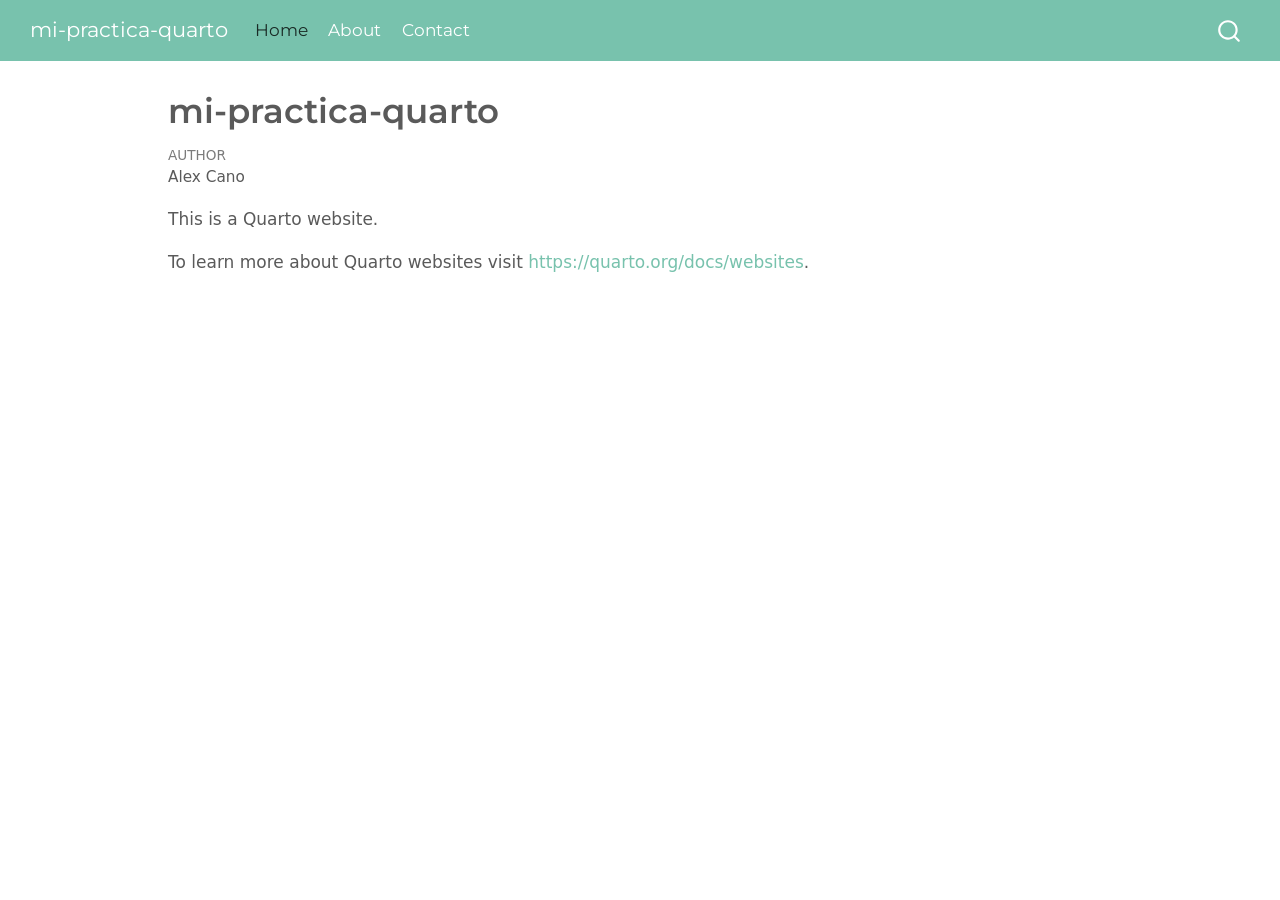
==== index.html @ cd0b1a96 "Built site for gh-pages" ====
<!DOCTYPE html>
<html xmlns="http://www.w3.org/1999/xhtml" lang="en" xml:lang="en"><head>

<meta charset="utf-8">
<meta name="generator" content="quarto-1.6.37">

<meta name="viewport" content="width=device-width, initial-scale=1.0, user-scalable=yes">

<meta name="author" content="Alex Cano">

<title>mi-practica-quarto</title>
<style>
code{white-space: pre-wrap;}
span.smallcaps{font-variant: small-caps;}
div.columns{display: flex; gap: min(4vw, 1.5em);}
div.column{flex: auto; overflow-x: auto;}
div.hanging-indent{margin-left: 1.5em; text-indent: -1.5em;}
ul.task-list{list-style: none;}
ul.task-list li input[type="checkbox"] {
  width: 0.8em;
  margin: 0 0.8em 0.2em -1em; /* quarto-specific, see https://github.com/quarto-dev/quarto-cli/issues/4556 */ 
  vertical-align: middle;
}
</style>


<script src="site_libs/quarto-nav/quarto-nav.js"></script>
<script src="site_libs/quarto-nav/headroom.min.js"></script>
<script src="site_libs/clipboard/clipboard.min.js"></script>
<script src="site_libs/quarto-search/autocomplete.umd.js"></script>
<script src="site_libs/quarto-search/fuse.min.js"></script>
<script src="site_libs/quarto-search/quarto-search.js"></script>
<meta name="quarto:offset" content="./">
<script src="site_libs/quarto-html/quarto.js"></script>
<script src="site_libs/quarto-html/popper.min.js"></script>
<script src="site_libs/quarto-html/tippy.umd.min.js"></script>
<script src="site_libs/quarto-html/anchor.min.js"></script>
<link href="site_libs/quarto-html/tippy.css" rel="stylesheet">
<link href="site_libs/quarto-html/quarto-syntax-highlighting-29e2c20b02301cfff04dc8050bf30c7e.css" rel="stylesheet" id="quarto-text-highlighting-styles">
<script src="site_libs/bootstrap/bootstrap.min.js"></script>
<link href="site_libs/bootstrap/bootstrap-icons.css" rel="stylesheet">
<link href="site_libs/bootstrap/bootstrap-4f795bac084d4c66abdd198487efaf19.min.css" rel="stylesheet" append-hash="true" id="quarto-bootstrap" data-mode="light">
<script id="quarto-search-options" type="application/json">{
  "location": "navbar",
  "copy-button": false,
  "collapse-after": 3,
  "panel-placement": "end",
  "type": "overlay",
  "limit": 50,
  "keyboard-shortcut": [
    "f",
    "/",
    "s"
  ],
  "show-item-context": false,
  "language": {
    "search-no-results-text": "No results",
    "search-matching-documents-text": "matching documents",
    "search-copy-link-title": "Copy link to search",
    "search-hide-matches-text": "Hide additional matches",
    "search-more-match-text": "more match in this document",
    "search-more-matches-text": "more matches in this document",
    "search-clear-button-title": "Clear",
    "search-text-placeholder": "",
    "search-detached-cancel-button-title": "Cancel",
    "search-submit-button-title": "Submit",
    "search-label": "Search"
  }
}</script>


<link rel="stylesheet" href="styles.css">
</head>

<body class="nav-fixed">

<div id="quarto-search-results"></div>
  <header id="quarto-header" class="headroom fixed-top">
    <nav class="navbar navbar-expand-lg " data-bs-theme="dark">
      <div class="navbar-container container-fluid">
      <div class="navbar-brand-container mx-auto">
    <a class="navbar-brand" href="./index.html">
    <span class="navbar-title">mi-practica-quarto</span>
    </a>
  </div>
            <div id="quarto-search" class="" title="Search"></div>
          <button class="navbar-toggler" type="button" data-bs-toggle="collapse" data-bs-target="#navbarCollapse" aria-controls="navbarCollapse" role="menu" aria-expanded="false" aria-label="Toggle navigation" onclick="if (window.quartoToggleHeadroom) { window.quartoToggleHeadroom(); }">
  <span class="navbar-toggler-icon"></span>
</button>
          <div class="collapse navbar-collapse" id="navbarCollapse">
            <ul class="navbar-nav navbar-nav-scroll me-auto">
  <li class="nav-item">
    <a class="nav-link active" href="./index.html" aria-current="page"> 
<span class="menu-text">Home</span></a>
  </li>  
  <li class="nav-item">
    <a class="nav-link" href="./about.html"> 
<span class="menu-text">About</span></a>
  </li>  
  <li class="nav-item">
    <a class="nav-link" href="./contact.html"> 
<span class="menu-text">Contact</span></a>
  </li>  
</ul>
          </div> <!-- /navcollapse -->
            <div class="quarto-navbar-tools">
</div>
      </div> <!-- /container-fluid -->
    </nav>
</header>
<!-- content -->
<div id="quarto-content" class="quarto-container page-columns page-rows-contents page-layout-article page-navbar">
<!-- sidebar -->
<!-- margin-sidebar -->
    <div id="quarto-margin-sidebar" class="sidebar margin-sidebar zindex-bottom">
        
    </div>
<!-- main -->
<main class="content" id="quarto-document-content">

<header id="title-block-header" class="quarto-title-block default">
<div class="quarto-title">
<h1 class="title">mi-practica-quarto</h1>
</div>



<div class="quarto-title-meta">

    <div>
    <div class="quarto-title-meta-heading">Author</div>
    <div class="quarto-title-meta-contents">
             <p>Alex Cano </p>
          </div>
  </div>
    
  
    
  </div>
  


</header>


<p>This is a Quarto website.</p>
<p>To learn more about Quarto websites visit <a href="https://quarto.org/docs/websites" class="uri">https://quarto.org/docs/websites</a>.</p>



</main> <!-- /main -->
<script id="quarto-html-after-body" type="application/javascript">
window.document.addEventListener("DOMContentLoaded", function (event) {
  const toggleBodyColorMode = (bsSheetEl) => {
    const mode = bsSheetEl.getAttribute("data-mode");
    const bodyEl = window.document.querySelector("body");
    if (mode === "dark") {
      bodyEl.classList.add("quarto-dark");
      bodyEl.classList.remove("quarto-light");
    } else {
      bodyEl.classList.add("quarto-light");
      bodyEl.classList.remove("quarto-dark");
    }
  }
  const toggleBodyColorPrimary = () => {
    const bsSheetEl = window.document.querySelector("link#quarto-bootstrap");
    if (bsSheetEl) {
      toggleBodyColorMode(bsSheetEl);
    }
  }
  toggleBodyColorPrimary();  
  const icon = "";
  const anchorJS = new window.AnchorJS();
  anchorJS.options = {
    placement: 'right',
    icon: icon
  };
  anchorJS.add('.anchored');
  const isCodeAnnotation = (el) => {
    for (const clz of el.classList) {
      if (clz.startsWith('code-annotation-')) {                     
        return true;
      }
    }
    return false;
  }
  const onCopySuccess = function(e) {
    // button target
    const button = e.trigger;
    // don't keep focus
    button.blur();
    // flash "checked"
    button.classList.add('code-copy-button-checked');
    var currentTitle = button.getAttribute("title");
    button.setAttribute("title", "Copied!");
    let tooltip;
    if (window.bootstrap) {
      button.setAttribute("data-bs-toggle", "tooltip");
      button.setAttribute("data-bs-placement", "left");
      button.setAttribute("data-bs-title", "Copied!");
      tooltip = new bootstrap.Tooltip(button, 
        { trigger: "manual", 
          customClass: "code-copy-button-tooltip",
          offset: [0, -8]});
      tooltip.show();    
    }
    setTimeout(function() {
      if (tooltip) {
        tooltip.hide();
        button.removeAttribute("data-bs-title");
        button.removeAttribute("data-bs-toggle");
        button.removeAttribute("data-bs-placement");
      }
      button.setAttribute("title", currentTitle);
      button.classList.remove('code-copy-button-checked');
    }, 1000);
    // clear code selection
    e.clearSelection();
  }
  const getTextToCopy = function(trigger) {
      const codeEl = trigger.previousElementSibling.cloneNode(true);
      for (const childEl of codeEl.children) {
        if (isCodeAnnotation(childEl)) {
          childEl.remove();
        }
      }
      return codeEl.innerText;
  }
  const clipboard = new window.ClipboardJS('.code-copy-button:not([data-in-quarto-modal])', {
    text: getTextToCopy
  });
  clipboard.on('success', onCopySuccess);
  if (window.document.getElementById('quarto-embedded-source-code-modal')) {
    const clipboardModal = new window.ClipboardJS('.code-copy-button[data-in-quarto-modal]', {
      text: getTextToCopy,
      container: window.document.getElementById('quarto-embedded-source-code-modal')
    });
    clipboardModal.on('success', onCopySuccess);
  }
    var localhostRegex = new RegExp(/^(?:http|https):\/\/localhost\:?[0-9]*\//);
    var mailtoRegex = new RegExp(/^mailto:/);
      var filterRegex = new RegExp('/' + window.location.host + '/');
    var isInternal = (href) => {
        return filterRegex.test(href) || localhostRegex.test(href) || mailtoRegex.test(href);
    }
    // Inspect non-navigation links and adorn them if external
 	var links = window.document.querySelectorAll('a[href]:not(.nav-link):not(.navbar-brand):not(.toc-action):not(.sidebar-link):not(.sidebar-item-toggle):not(.pagination-link):not(.no-external):not([aria-hidden]):not(.dropdown-item):not(.quarto-navigation-tool):not(.about-link)');
    for (var i=0; i<links.length; i++) {
      const link = links[i];
      if (!isInternal(link.href)) {
        // undo the damage that might have been done by quarto-nav.js in the case of
        // links that we want to consider external
        if (link.dataset.originalHref !== undefined) {
          link.href = link.dataset.originalHref;
        }
      }
    }
  function tippyHover(el, contentFn, onTriggerFn, onUntriggerFn) {
    const config = {
      allowHTML: true,
      maxWidth: 500,
      delay: 100,
      arrow: false,
      appendTo: function(el) {
          return el.parentElement;
      },
      interactive: true,
      interactiveBorder: 10,
      theme: 'quarto',
      placement: 'bottom-start',
    };
    if (contentFn) {
      config.content = contentFn;
    }
    if (onTriggerFn) {
      config.onTrigger = onTriggerFn;
    }
    if (onUntriggerFn) {
      config.onUntrigger = onUntriggerFn;
    }
    window.tippy(el, config); 
  }
  const noterefs = window.document.querySelectorAll('a[role="doc-noteref"]');
  for (var i=0; i<noterefs.length; i++) {
    const ref = noterefs[i];
    tippyHover(ref, function() {
      // use id or data attribute instead here
      let href = ref.getAttribute('data-footnote-href') || ref.getAttribute('href');
      try { href = new URL(href).hash; } catch {}
      const id = href.replace(/^#\/?/, "");
      const note = window.document.getElementById(id);
      if (note) {
        return note.innerHTML;
      } else {
        return "";
      }
    });
  }
  const xrefs = window.document.querySelectorAll('a.quarto-xref');
  const processXRef = (id, note) => {
    // Strip column container classes
    const stripColumnClz = (el) => {
      el.classList.remove("page-full", "page-columns");
      if (el.children) {
        for (const child of el.children) {
          stripColumnClz(child);
        }
      }
    }
    stripColumnClz(note)
    if (id === null || id.startsWith('sec-')) {
      // Special case sections, only their first couple elements
      const container = document.createElement("div");
      if (note.children && note.children.length > 2) {
        container.appendChild(note.children[0].cloneNode(true));
        for (let i = 1; i < note.children.length; i++) {
          const child = note.children[i];
          if (child.tagName === "P" && child.innerText === "") {
            continue;
          } else {
            container.appendChild(child.cloneNode(true));
            break;
          }
        }
        if (window.Quarto?.typesetMath) {
          window.Quarto.typesetMath(container);
        }
        return container.innerHTML
      } else {
        if (window.Quarto?.typesetMath) {
          window.Quarto.typesetMath(note);
        }
        return note.innerHTML;
      }
    } else {
      // Remove any anchor links if they are present
      const anchorLink = note.querySelector('a.anchorjs-link');
      if (anchorLink) {
        anchorLink.remove();
      }
      if (window.Quarto?.typesetMath) {
        window.Quarto.typesetMath(note);
      }
      if (note.classList.contains("callout")) {
        return note.outerHTML;
      } else {
        return note.innerHTML;
      }
    }
  }
  for (var i=0; i<xrefs.length; i++) {
    const xref = xrefs[i];
    tippyHover(xref, undefined, function(instance) {
      instance.disable();
      let url = xref.getAttribute('href');
      let hash = undefined; 
      if (url.startsWith('#')) {
        hash = url;
      } else {
        try { hash = new URL(url).hash; } catch {}
      }
      if (hash) {
        const id = hash.replace(/^#\/?/, "");
        const note = window.document.getElementById(id);
        if (note !== null) {
          try {
            const html = processXRef(id, note.cloneNode(true));
            instance.setContent(html);
          } finally {
            instance.enable();
            instance.show();
          }
        } else {
          // See if we can fetch this
          fetch(url.split('#')[0])
          .then(res => res.text())
          .then(html => {
            const parser = new DOMParser();
            const htmlDoc = parser.parseFromString(html, "text/html");
            const note = htmlDoc.getElementById(id);
            if (note !== null) {
              const html = processXRef(id, note);
              instance.setContent(html);
            } 
          }).finally(() => {
            instance.enable();
            instance.show();
          });
        }
      } else {
        // See if we can fetch a full url (with no hash to target)
        // This is a special case and we should probably do some content thinning / targeting
        fetch(url)
        .then(res => res.text())
        .then(html => {
          const parser = new DOMParser();
          const htmlDoc = parser.parseFromString(html, "text/html");
          const note = htmlDoc.querySelector('main.content');
          if (note !== null) {
            // This should only happen for chapter cross references
            // (since there is no id in the URL)
            // remove the first header
            if (note.children.length > 0 && note.children[0].tagName === "HEADER") {
              note.children[0].remove();
            }
            const html = processXRef(null, note);
            instance.setContent(html);
          } 
        }).finally(() => {
          instance.enable();
          instance.show();
        });
      }
    }, function(instance) {
    });
  }
      let selectedAnnoteEl;
      const selectorForAnnotation = ( cell, annotation) => {
        let cellAttr = 'data-code-cell="' + cell + '"';
        let lineAttr = 'data-code-annotation="' +  annotation + '"';
        const selector = 'span[' + cellAttr + '][' + lineAttr + ']';
        return selector;
      }
      const selectCodeLines = (annoteEl) => {
        const doc = window.document;
        const targetCell = annoteEl.getAttribute("data-target-cell");
        const targetAnnotation = annoteEl.getAttribute("data-target-annotation");
        const annoteSpan = window.document.querySelector(selectorForAnnotation(targetCell, targetAnnotation));
        const lines = annoteSpan.getAttribute("data-code-lines").split(",");
        const lineIds = lines.map((line) => {
          return targetCell + "-" + line;
        })
        let top = null;
        let height = null;
        let parent = null;
        if (lineIds.length > 0) {
            //compute the position of the single el (top and bottom and make a div)
            const el = window.document.getElementById(lineIds[0]);
            top = el.offsetTop;
            height = el.offsetHeight;
            parent = el.parentElement.parentElement;
          if (lineIds.length > 1) {
            const lastEl = window.document.getElementById(lineIds[lineIds.length - 1]);
            const bottom = lastEl.offsetTop + lastEl.offsetHeight;
            height = bottom - top;
          }
          if (top !== null && height !== null && parent !== null) {
            // cook up a div (if necessary) and position it 
            let div = window.document.getElementById("code-annotation-line-highlight");
            if (div === null) {
              div = window.document.createElement("div");
              div.setAttribute("id", "code-annotation-line-highlight");
              div.style.position = 'absolute';
              parent.appendChild(div);
            }
            div.style.top = top - 2 + "px";
            div.style.height = height + 4 + "px";
            div.style.left = 0;
            let gutterDiv = window.document.getElementById("code-annotation-line-highlight-gutter");
            if (gutterDiv === null) {
              gutterDiv = window.document.createElement("div");
              gutterDiv.setAttribute("id", "code-annotation-line-highlight-gutter");
              gutterDiv.style.position = 'absolute';
              const codeCell = window.document.getElementById(targetCell);
              const gutter = codeCell.querySelector('.code-annotation-gutter');
              gutter.appendChild(gutterDiv);
            }
            gutterDiv.style.top = top - 2 + "px";
            gutterDiv.style.height = height + 4 + "px";
          }
          selectedAnnoteEl = annoteEl;
        }
      };
      const unselectCodeLines = () => {
        const elementsIds = ["code-annotation-line-highlight", "code-annotation-line-highlight-gutter"];
        elementsIds.forEach((elId) => {
          const div = window.document.getElementById(elId);
          if (div) {
            div.remove();
          }
        });
        selectedAnnoteEl = undefined;
      };
        // Handle positioning of the toggle
    window.addEventListener(
      "resize",
      throttle(() => {
        elRect = undefined;
        if (selectedAnnoteEl) {
          selectCodeLines(selectedAnnoteEl);
        }
      }, 10)
    );
    function throttle(fn, ms) {
    let throttle = false;
    let timer;
      return (...args) => {
        if(!throttle) { // first call gets through
            fn.apply(this, args);
            throttle = true;
        } else { // all the others get throttled
            if(timer) clearTimeout(timer); // cancel #2
            timer = setTimeout(() => {
              fn.apply(this, args);
              timer = throttle = false;
            }, ms);
        }
      };
    }
      // Attach click handler to the DT
      const annoteDls = window.document.querySelectorAll('dt[data-target-cell]');
      for (const annoteDlNode of annoteDls) {
        annoteDlNode.addEventListener('click', (event) => {
          const clickedEl = event.target;
          if (clickedEl !== selectedAnnoteEl) {
            unselectCodeLines();
            const activeEl = window.document.querySelector('dt[data-target-cell].code-annotation-active');
            if (activeEl) {
              activeEl.classList.remove('code-annotation-active');
            }
            selectCodeLines(clickedEl);
            clickedEl.classList.add('code-annotation-active');
          } else {
            // Unselect the line
            unselectCodeLines();
            clickedEl.classList.remove('code-annotation-active');
          }
        });
      }
  const findCites = (el) => {
    const parentEl = el.parentElement;
    if (parentEl) {
      const cites = parentEl.dataset.cites;
      if (cites) {
        return {
          el,
          cites: cites.split(' ')
        };
      } else {
        return findCites(el.parentElement)
      }
    } else {
      return undefined;
    }
  };
  var bibliorefs = window.document.querySelectorAll('a[role="doc-biblioref"]');
  for (var i=0; i<bibliorefs.length; i++) {
    const ref = bibliorefs[i];
    const citeInfo = findCites(ref);
    if (citeInfo) {
      tippyHover(citeInfo.el, function() {
        var popup = window.document.createElement('div');
        citeInfo.cites.forEach(function(cite) {
          var citeDiv = window.document.createElement('div');
          citeDiv.classList.add('hanging-indent');
          citeDiv.classList.add('csl-entry');
          var biblioDiv = window.document.getElementById('ref-' + cite);
          if (biblioDiv) {
            citeDiv.innerHTML = biblioDiv.innerHTML;
          }
          popup.appendChild(citeDiv);
        });
        return popup.innerHTML;
      });
    }
  }
});
</script>
</div> <!-- /content -->




</body></html>
---- site_libs/quarto-html/tippy.css ----
.tippy-box[data-animation=fade][data-state=hidden]{opacity:0}[data-tippy-root]{max-width:calc(100vw - 10px)}.tippy-box{position:relative;background-color:#333;color:#fff;border-radius:4px;font-size:14px;line-height:1.4;white-space:normal;outline:0;transition-property:transform,visibility,opacity}.tippy-box[data-placement^=top]>.tippy-arrow{bottom:0}.tippy-box[data-placement^=top]>.tippy-arrow:before{bottom:-7px;left:0;border-width:8px 8px 0;border-top-color:initial;transform-origin:center top}.tippy-box[data-placement^=bottom]>.tippy-arrow{top:0}.tippy-box[data-placement^=bottom]>.tippy-arrow:before{top:-7px;left:0;border-width:0 8px 8px;border-bottom-color:initial;transform-origin:center bottom}.tippy-box[data-placement^=left]>.tippy-arrow{right:0}.tippy-box[data-placement^=left]>.tippy-arrow:before{border-width:8px 0 8px 8px;border-left-color:initial;right:-7px;transform-origin:center left}.tippy-box[data-placement^=right]>.tippy-arrow{left:0}.tippy-box[data-placement^=right]>.tippy-arrow:before{left:-7px;border-width:8px 8px 8px 0;border-right-color:initial;transform-origin:center right}.tippy-box[data-inertia][data-state=visible]{transition-timing-function:cubic-bezier(.54,1.5,.38,1.11)}.tippy-arrow{width:16px;height:16px;color:#333}.tippy-arrow:before{content:"";position:absolute;border-color:transparent;border-style:solid}.tippy-content{position:relative;padding:5px 9px;z-index:1}
---- site_libs/quarto-html/quarto-syntax-highlighting-29e2c20b02301cfff04dc8050bf30c7e.css ----
/* quarto syntax highlight colors */
:root {
  --quarto-hl-ot-color: #003B4F;
  --quarto-hl-at-color: #657422;
  --quarto-hl-ss-color: #20794D;
  --quarto-hl-an-color: #5E5E5E;
  --quarto-hl-fu-color: #4758AB;
  --quarto-hl-st-color: #20794D;
  --quarto-hl-cf-color: #003B4F;
  --quarto-hl-op-color: #5E5E5E;
  --quarto-hl-er-color: #AD0000;
  --quarto-hl-bn-color: #AD0000;
  --quarto-hl-al-color: #AD0000;
  --quarto-hl-va-color: #111111;
  --quarto-hl-bu-color: inherit;
  --quarto-hl-ex-color: inherit;
  --quarto-hl-pp-color: #AD0000;
  --quarto-hl-in-color: #5E5E5E;
  --quarto-hl-vs-color: #20794D;
  --quarto-hl-wa-color: #5E5E5E;
  --quarto-hl-do-color: #5E5E5E;
  --quarto-hl-im-color: #00769E;
  --quarto-hl-ch-color: #20794D;
  --quarto-hl-dt-color: #AD0000;
  --quarto-hl-fl-color: #AD0000;
  --quarto-hl-co-color: #5E5E5E;
  --quarto-hl-cv-color: #5E5E5E;
  --quarto-hl-cn-color: #8f5902;
  --quarto-hl-sc-color: #5E5E5E;
  --quarto-hl-dv-color: #AD0000;
  --quarto-hl-kw-color: #003B4F;
}

/* other quarto variables */
:root {
  --quarto-font-monospace: SFMono-Regular, Menlo, Monaco, Consolas, "Liberation Mono", "Courier New", monospace;
}

pre > code.sourceCode > span {
  color: #003B4F;
}

code span {
  color: #003B4F;
}

code.sourceCode > span {
  color: #003B4F;
}

div.sourceCode,
div.sourceCode pre.sourceCode {
  color: #003B4F;
}

code span.ot {
  color: #003B4F;
  font-style: inherit;
}

code span.at {
  color: #657422;
  font-style: inherit;
}

code span.ss {
  color: #20794D;
  font-style: inherit;
}

code span.an {
  color: #5E5E5E;
  font-style: inherit;
}

code span.fu {
  color: #4758AB;
  font-style: inherit;
}

code span.st {
  color: #20794D;
  font-style: inherit;
}

code span.cf {
  color: #003B4F;
  font-weight: bold;
  font-style: inherit;
}

code span.op {
  color: #5E5E5E;
  font-style: inherit;
}

code span.er {
  color: #AD0000;
  font-style: inherit;
}

code span.bn {
  color: #AD0000;
  font-style: inherit;
}

code span.al {
  color: #AD0000;
  font-style: inherit;
}

code span.va {
  color: #111111;
  font-style: inherit;
}

code span.bu {
  font-style: inherit;
}

code span.ex {
  font-style: inherit;
}

code span.pp {
  color: #AD0000;
  font-style: inherit;
}

code span.in {
  color: #5E5E5E;
  font-style: inherit;
}

code span.vs {
  color: #20794D;
  font-style: inherit;
}

code span.wa {
  color: #5E5E5E;
  font-style: italic;
}

code span.do {
  color: #5E5E5E;
  font-style: italic;
}

code span.im {
  color: #00769E;
  font-style: inherit;
}

code span.ch {
  color: #20794D;
  font-style: inherit;
}

code span.dt {
  color: #AD0000;
  font-style: inherit;
}

code span.fl {
  color: #AD0000;
  font-style: inherit;
}

code span.co {
  color: #5E5E5E;
  font-style: inherit;
}

code span.cv {
  color: #5E5E5E;
  font-style: italic;
}

code span.cn {
  color: #8f5902;
  font-style: inherit;
}

code span.sc {
  color: #5E5E5E;
  font-style: inherit;
}

code span.dv {
  color: #AD0000;
  font-style: inherit;
}

code span.kw {
  color: #003B4F;
  font-weight: bold;
  font-style: inherit;
}

.prevent-inlining {
  content: "</";
}

/*# sourceMappingURL=5353fc8bf2a85bac2e7a98e8d13296a2.css.map */
---- styles.css ----
/* css styles */
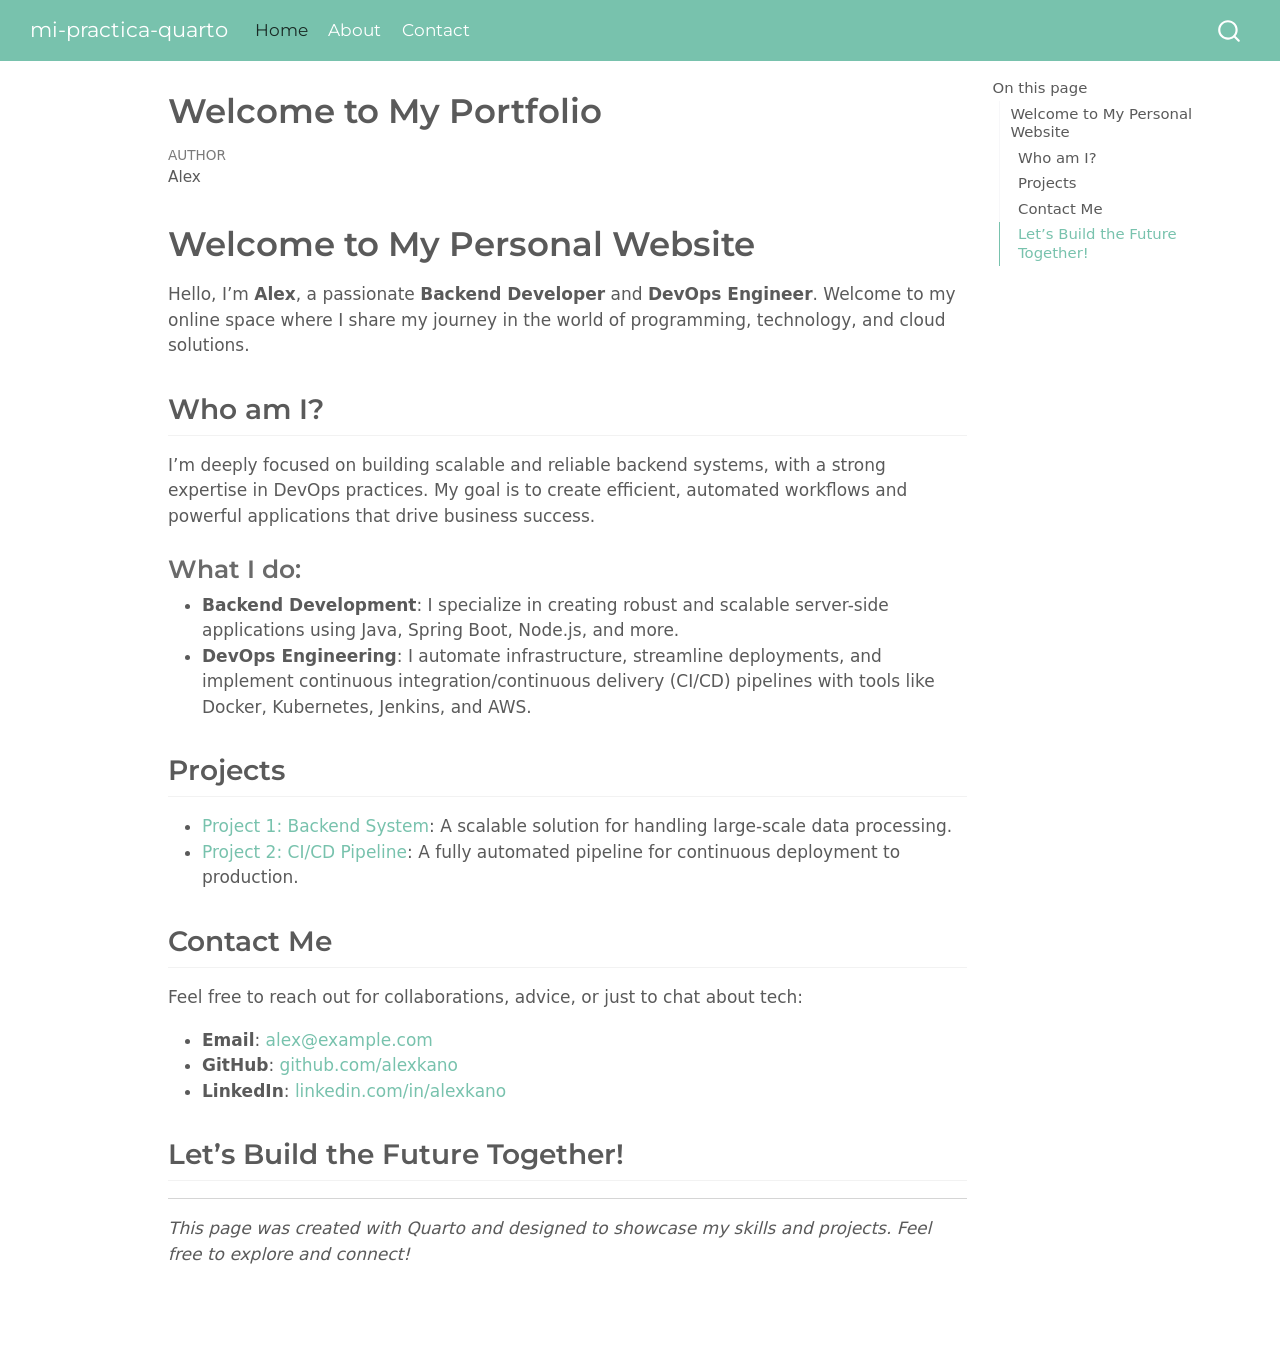
==== commit eb1df9d7: "Built site for gh-pages" ====
--- a/index.html
+++ b/index.html
@@ -6,9 +6,9 @@
 
 <meta name="viewport" content="width=device-width, initial-scale=1.0, user-scalable=yes">
 
-<meta name="author" content="Alex Cano">
-
-<title>mi-practica-quarto</title>
+<meta name="author" content="Alex">
+
+<title>Welcome to My Portfolio – mi-practica-quarto</title>
 <style>
 code{white-space: pre-wrap;}
 span.smallcaps{font-variant: small-caps;}
@@ -39,7 +39,7 @@
 <link href="site_libs/quarto-html/quarto-syntax-highlighting-29e2c20b02301cfff04dc8050bf30c7e.css" rel="stylesheet" id="quarto-text-highlighting-styles">
 <script src="site_libs/bootstrap/bootstrap.min.js"></script>
 <link href="site_libs/bootstrap/bootstrap-icons.css" rel="stylesheet">
-<link href="site_libs/bootstrap/bootstrap-4f795bac084d4c66abdd198487efaf19.min.css" rel="stylesheet" append-hash="true" id="quarto-bootstrap" data-mode="light">
+<link href="site_libs/bootstrap/bootstrap-3f4c2fdc5aae243e326ba74d4197b2ad.min.css" rel="stylesheet" append-hash="true" id="quarto-bootstrap" data-mode="light">
 <script id="quarto-search-options" type="application/json">{
   "location": "navbar",
   "copy-button": false,
@@ -112,15 +112,30 @@
 <div id="quarto-content" class="quarto-container page-columns page-rows-contents page-layout-article page-navbar">
 <!-- sidebar -->
 <!-- margin-sidebar -->
-    <div id="quarto-margin-sidebar" class="sidebar margin-sidebar zindex-bottom">
-        
+    <div id="quarto-margin-sidebar" class="sidebar margin-sidebar">
+        <nav id="TOC" role="doc-toc" class="toc-active">
+    <h2 id="toc-title">On this page</h2>
+   
+  <ul>
+  <li><a href="#welcome-to-my-personal-website" id="toc-welcome-to-my-personal-website" class="nav-link active" data-scroll-target="#welcome-to-my-personal-website">Welcome to My Personal Website</a>
+  <ul class="collapse">
+  <li><a href="#who-am-i" id="toc-who-am-i" class="nav-link" data-scroll-target="#who-am-i">Who am I?</a>
+  <ul class="collapse">
+  <li><a href="#what-i-do" id="toc-what-i-do" class="nav-link" data-scroll-target="#what-i-do">What I do:</a></li>
+  </ul></li>
+  <li><a href="#projects" id="toc-projects" class="nav-link" data-scroll-target="#projects">Projects</a></li>
+  <li><a href="#contact-me" id="toc-contact-me" class="nav-link" data-scroll-target="#contact-me">Contact Me</a></li>
+  <li><a href="#lets-build-the-future-together" id="toc-lets-build-the-future-together" class="nav-link" data-scroll-target="#lets-build-the-future-together">Let’s Build the Future Together!</a></li>
+  </ul></li>
+  </ul>
+</nav>
     </div>
 <!-- main -->
 <main class="content" id="quarto-document-content">
 
 <header id="title-block-header" class="quarto-title-block default">
 <div class="quarto-title">
-<h1 class="title">mi-practica-quarto</h1>
+<h1 class="title">Welcome to My Portfolio</h1>
 </div>
 
 
@@ -130,7 +145,7 @@
     <div>
     <div class="quarto-title-meta-heading">Author</div>
     <div class="quarto-title-meta-contents">
-             <p>Alex Cano </p>
+             <p>Alex </p>
           </div>
   </div>
     
@@ -143,10 +158,44 @@
 </header>
 
 
-<p>This is a Quarto website.</p>
-<p>To learn more about Quarto websites visit <a href="https://quarto.org/docs/websites" class="uri">https://quarto.org/docs/websites</a>.</p>
-
-
+<section id="welcome-to-my-personal-website" class="level1">
+<h1>Welcome to My Personal Website</h1>
+<p>Hello, I’m <strong>Alex</strong>, a passionate <strong>Backend Developer</strong> and <strong>DevOps Engineer</strong>. Welcome to my online space where I share my journey in the world of programming, technology, and cloud solutions.</p>
+<section id="who-am-i" class="level2">
+<h2 class="anchored" data-anchor-id="who-am-i">Who am I?</h2>
+<p>I’m deeply focused on building scalable and reliable backend systems, with a strong expertise in DevOps practices. My goal is to create efficient, automated workflows and powerful applications that drive business success.</p>
+<section id="what-i-do" class="level3">
+<h3 class="anchored" data-anchor-id="what-i-do">What I do:</h3>
+<ul>
+<li><strong>Backend Development</strong>: I specialize in creating robust and scalable server-side applications using Java, Spring Boot, Node.js, and more.</li>
+<li><strong>DevOps Engineering</strong>: I automate infrastructure, streamline deployments, and implement continuous integration/continuous delivery (CI/CD) pipelines with tools like Docker, Kubernetes, Jenkins, and AWS.</li>
+</ul>
+</section>
+</section>
+<section id="projects" class="level2">
+<h2 class="anchored" data-anchor-id="projects">Projects</h2>
+<ul>
+<li><strong><a href="#">Project 1: Backend System</a></strong>: A scalable solution for handling large-scale data processing.</li>
+<li><strong><a href="#">Project 2: CI/CD Pipeline</a></strong>: A fully automated pipeline for continuous deployment to production.</li>
+</ul>
+</section>
+<section id="contact-me" class="level2">
+<h2 class="anchored" data-anchor-id="contact-me">Contact Me</h2>
+<p>Feel free to reach out for collaborations, advice, or just to chat about tech:</p>
+<ul>
+<li><strong>Email</strong>: <a href="mailto:alex@example.com">alex@example.com</a></li>
+<li><strong>GitHub</strong>: <a href="https://github.com/alexkano">github.com/alexkano</a></li>
+<li><strong>LinkedIn</strong>: <a href="https://linkedin.com/in/alexkano">linkedin.com/in/alexkano</a></li>
+</ul>
+</section>
+<section id="lets-build-the-future-together" class="level2">
+<h2 class="anchored" data-anchor-id="lets-build-the-future-together">Let’s Build the Future Together!</h2>
+<hr>
+<p><em>This page was created with Quarto and designed to showcase my skills and projects. Feel free to explore and connect!</em></p>
+
+
+</section>
+</section>
 
 </main> <!-- /main -->
 <script id="quarto-html-after-body" type="application/javascript">
@@ -239,7 +288,7 @@
   }
     var localhostRegex = new RegExp(/^(?:http|https):\/\/localhost\:?[0-9]*\//);
     var mailtoRegex = new RegExp(/^mailto:/);
-      var filterRegex = new RegExp('/' + window.location.host + '/');
+      var filterRegex = new RegExp("https:\/\/Alexkano10\.github\.io\/DevOps_PRA\/");
     var isInternal = (href) => {
         return filterRegex.test(href) || localhostRegex.test(href) || mailtoRegex.test(href);
     }
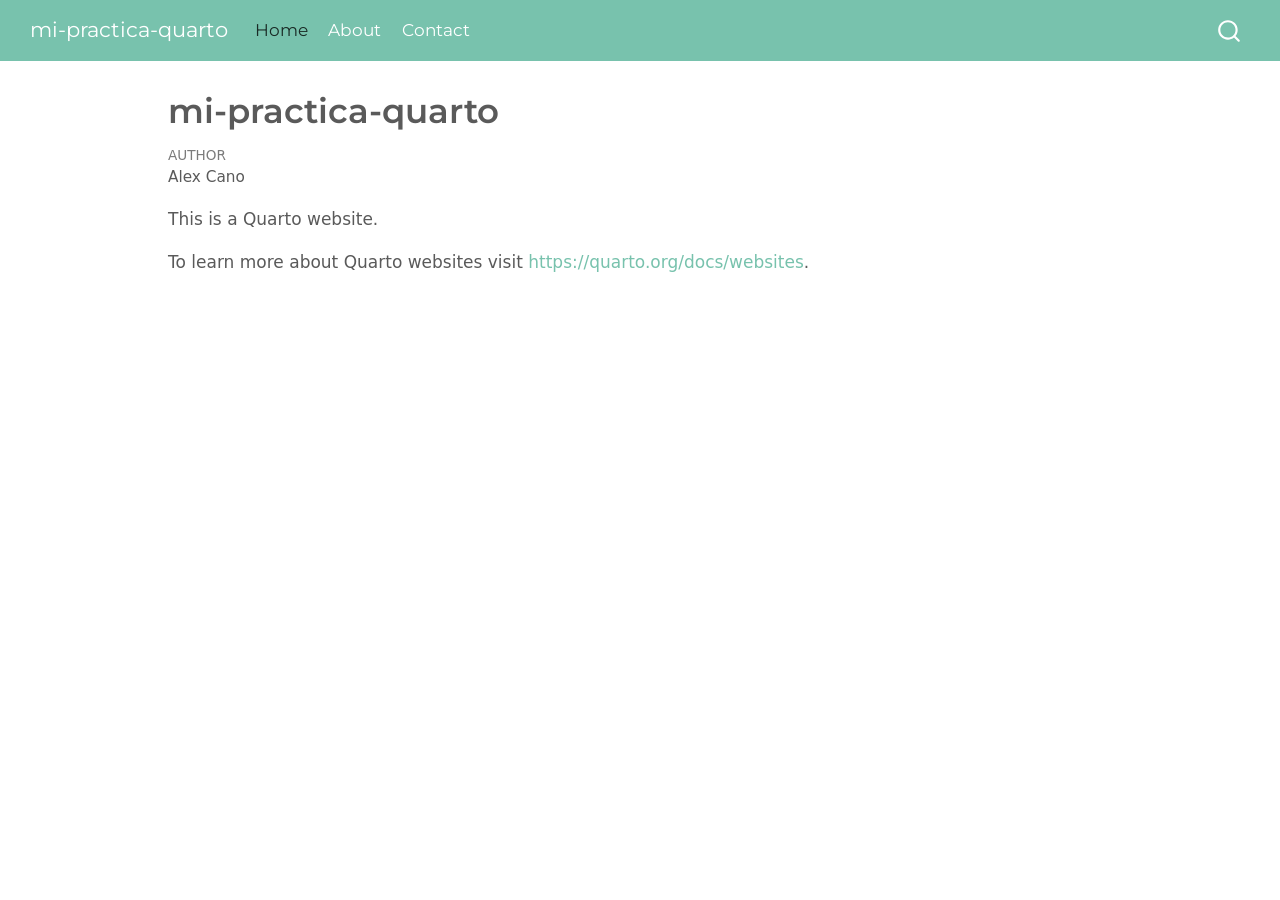
==== commit 9b748818: "Built site for gh-pages" ====
--- a/index.html
+++ b/index.html
@@ -6,9 +6,9 @@
 
 <meta name="viewport" content="width=device-width, initial-scale=1.0, user-scalable=yes">
 
-<meta name="author" content="Alex">
-
-<title>Welcome to My Portfolio – mi-practica-quarto</title>
+<meta name="author" content="Alex Cano">
+
+<title>mi-practica-quarto</title>
 <style>
 code{white-space: pre-wrap;}
 span.smallcaps{font-variant: small-caps;}
@@ -39,7 +39,7 @@
 <link href="site_libs/quarto-html/quarto-syntax-highlighting-29e2c20b02301cfff04dc8050bf30c7e.css" rel="stylesheet" id="quarto-text-highlighting-styles">
 <script src="site_libs/bootstrap/bootstrap.min.js"></script>
 <link href="site_libs/bootstrap/bootstrap-icons.css" rel="stylesheet">
-<link href="site_libs/bootstrap/bootstrap-3f4c2fdc5aae243e326ba74d4197b2ad.min.css" rel="stylesheet" append-hash="true" id="quarto-bootstrap" data-mode="light">
+<link href="site_libs/bootstrap/bootstrap-7dce5b3a7cc00430a34e37bdf7121c02.min.css" rel="stylesheet" append-hash="true" id="quarto-bootstrap" data-mode="light">
 <script id="quarto-search-options" type="application/json">{
   "location": "navbar",
   "copy-button": false,
@@ -112,30 +112,15 @@
 <div id="quarto-content" class="quarto-container page-columns page-rows-contents page-layout-article page-navbar">
 <!-- sidebar -->
 <!-- margin-sidebar -->
-    <div id="quarto-margin-sidebar" class="sidebar margin-sidebar">
-        <nav id="TOC" role="doc-toc" class="toc-active">
-    <h2 id="toc-title">On this page</h2>
-   
-  <ul>
-  <li><a href="#welcome-to-my-personal-website" id="toc-welcome-to-my-personal-website" class="nav-link active" data-scroll-target="#welcome-to-my-personal-website">Welcome to My Personal Website</a>
-  <ul class="collapse">
-  <li><a href="#who-am-i" id="toc-who-am-i" class="nav-link" data-scroll-target="#who-am-i">Who am I?</a>
-  <ul class="collapse">
-  <li><a href="#what-i-do" id="toc-what-i-do" class="nav-link" data-scroll-target="#what-i-do">What I do:</a></li>
-  </ul></li>
-  <li><a href="#projects" id="toc-projects" class="nav-link" data-scroll-target="#projects">Projects</a></li>
-  <li><a href="#contact-me" id="toc-contact-me" class="nav-link" data-scroll-target="#contact-me">Contact Me</a></li>
-  <li><a href="#lets-build-the-future-together" id="toc-lets-build-the-future-together" class="nav-link" data-scroll-target="#lets-build-the-future-together">Let’s Build the Future Together!</a></li>
-  </ul></li>
-  </ul>
-</nav>
+    <div id="quarto-margin-sidebar" class="sidebar margin-sidebar zindex-bottom">
+        
     </div>
 <!-- main -->
 <main class="content" id="quarto-document-content">
 
 <header id="title-block-header" class="quarto-title-block default">
 <div class="quarto-title">
-<h1 class="title">Welcome to My Portfolio</h1>
+<h1 class="title">mi-practica-quarto</h1>
 </div>
 
 
@@ -145,7 +130,7 @@
     <div>
     <div class="quarto-title-meta-heading">Author</div>
     <div class="quarto-title-meta-contents">
-             <p>Alex </p>
+             <p>Alex Cano </p>
           </div>
   </div>
     
@@ -158,44 +143,10 @@
 </header>
 
 
-<section id="welcome-to-my-personal-website" class="level1">
-<h1>Welcome to My Personal Website</h1>
-<p>Hello, I’m <strong>Alex</strong>, a passionate <strong>Backend Developer</strong> and <strong>DevOps Engineer</strong>. Welcome to my online space where I share my journey in the world of programming, technology, and cloud solutions.</p>
-<section id="who-am-i" class="level2">
-<h2 class="anchored" data-anchor-id="who-am-i">Who am I?</h2>
-<p>I’m deeply focused on building scalable and reliable backend systems, with a strong expertise in DevOps practices. My goal is to create efficient, automated workflows and powerful applications that drive business success.</p>
-<section id="what-i-do" class="level3">
-<h3 class="anchored" data-anchor-id="what-i-do">What I do:</h3>
-<ul>
-<li><strong>Backend Development</strong>: I specialize in creating robust and scalable server-side applications using Java, Spring Boot, Node.js, and more.</li>
-<li><strong>DevOps Engineering</strong>: I automate infrastructure, streamline deployments, and implement continuous integration/continuous delivery (CI/CD) pipelines with tools like Docker, Kubernetes, Jenkins, and AWS.</li>
-</ul>
-</section>
-</section>
-<section id="projects" class="level2">
-<h2 class="anchored" data-anchor-id="projects">Projects</h2>
-<ul>
-<li><strong><a href="#">Project 1: Backend System</a></strong>: A scalable solution for handling large-scale data processing.</li>
-<li><strong><a href="#">Project 2: CI/CD Pipeline</a></strong>: A fully automated pipeline for continuous deployment to production.</li>
-</ul>
-</section>
-<section id="contact-me" class="level2">
-<h2 class="anchored" data-anchor-id="contact-me">Contact Me</h2>
-<p>Feel free to reach out for collaborations, advice, or just to chat about tech:</p>
-<ul>
-<li><strong>Email</strong>: <a href="mailto:alex@example.com">alex@example.com</a></li>
-<li><strong>GitHub</strong>: <a href="https://github.com/alexkano">github.com/alexkano</a></li>
-<li><strong>LinkedIn</strong>: <a href="https://linkedin.com/in/alexkano">linkedin.com/in/alexkano</a></li>
-</ul>
-</section>
-<section id="lets-build-the-future-together" class="level2">
-<h2 class="anchored" data-anchor-id="lets-build-the-future-together">Let’s Build the Future Together!</h2>
-<hr>
-<p><em>This page was created with Quarto and designed to showcase my skills and projects. Feel free to explore and connect!</em></p>
-
-
-</section>
-</section>
+<p>This is a Quarto website.</p>
+<p>To learn more about Quarto websites visit <a href="https://quarto.org/docs/websites" class="uri">https://quarto.org/docs/websites</a>.</p>
+
+
 
 </main> <!-- /main -->
 <script id="quarto-html-after-body" type="application/javascript">
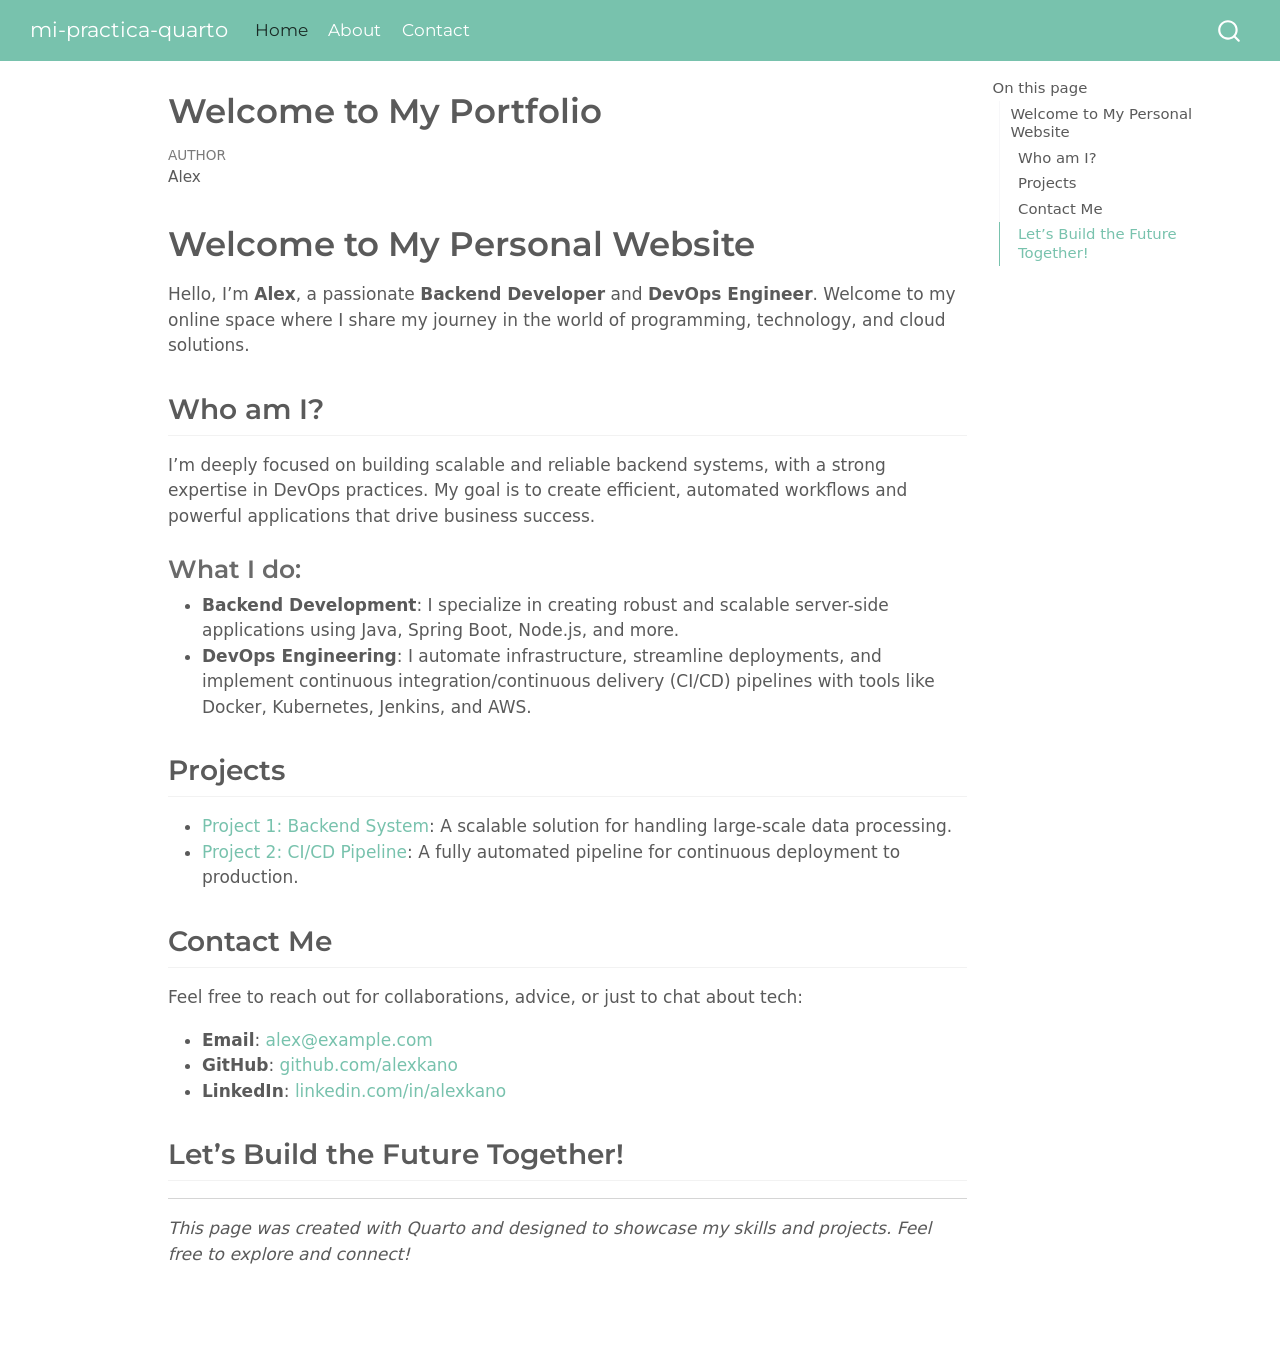
==== commit 2846bbec: "Built site for gh-pages" ====
--- a/index.html
+++ b/index.html
@@ -6,9 +6,9 @@
 
 <meta name="viewport" content="width=device-width, initial-scale=1.0, user-scalable=yes">
 
-<meta name="author" content="Alex Cano">
-
-<title>mi-practica-quarto</title>
+<meta name="author" content="Alex">
+
+<title>Welcome to My Portfolio – mi-practica-quarto</title>
 <style>
 code{white-space: pre-wrap;}
 span.smallcaps{font-variant: small-caps;}
@@ -112,15 +112,30 @@
 <div id="quarto-content" class="quarto-container page-columns page-rows-contents page-layout-article page-navbar">
 <!-- sidebar -->
 <!-- margin-sidebar -->
-    <div id="quarto-margin-sidebar" class="sidebar margin-sidebar zindex-bottom">
-        
+    <div id="quarto-margin-sidebar" class="sidebar margin-sidebar">
+        <nav id="TOC" role="doc-toc" class="toc-active">
+    <h2 id="toc-title">On this page</h2>
+   
+  <ul>
+  <li><a href="#welcome-to-my-personal-website" id="toc-welcome-to-my-personal-website" class="nav-link active" data-scroll-target="#welcome-to-my-personal-website">Welcome to My Personal Website</a>
+  <ul class="collapse">
+  <li><a href="#who-am-i" id="toc-who-am-i" class="nav-link" data-scroll-target="#who-am-i">Who am I?</a>
+  <ul class="collapse">
+  <li><a href="#what-i-do" id="toc-what-i-do" class="nav-link" data-scroll-target="#what-i-do">What I do:</a></li>
+  </ul></li>
+  <li><a href="#projects" id="toc-projects" class="nav-link" data-scroll-target="#projects">Projects</a></li>
+  <li><a href="#contact-me" id="toc-contact-me" class="nav-link" data-scroll-target="#contact-me">Contact Me</a></li>
+  <li><a href="#lets-build-the-future-together" id="toc-lets-build-the-future-together" class="nav-link" data-scroll-target="#lets-build-the-future-together">Let’s Build the Future Together!</a></li>
+  </ul></li>
+  </ul>
+</nav>
     </div>
 <!-- main -->
 <main class="content" id="quarto-document-content">
 
 <header id="title-block-header" class="quarto-title-block default">
 <div class="quarto-title">
-<h1 class="title">mi-practica-quarto</h1>
+<h1 class="title">Welcome to My Portfolio</h1>
 </div>
 
 
@@ -130,7 +145,7 @@
     <div>
     <div class="quarto-title-meta-heading">Author</div>
     <div class="quarto-title-meta-contents">
-             <p>Alex Cano </p>
+             <p>Alex </p>
           </div>
   </div>
     
@@ -143,10 +158,44 @@
 </header>
 
 
-<p>This is a Quarto website.</p>
-<p>To learn more about Quarto websites visit <a href="https://quarto.org/docs/websites" class="uri">https://quarto.org/docs/websites</a>.</p>
-
-
+<section id="welcome-to-my-personal-website" class="level1">
+<h1>Welcome to My Personal Website</h1>
+<p>Hello, I’m <strong>Alex</strong>, a passionate <strong>Backend Developer</strong> and <strong>DevOps Engineer</strong>. Welcome to my online space where I share my journey in the world of programming, technology, and cloud solutions.</p>
+<section id="who-am-i" class="level2">
+<h2 class="anchored" data-anchor-id="who-am-i">Who am I?</h2>
+<p>I’m deeply focused on building scalable and reliable backend systems, with a strong expertise in DevOps practices. My goal is to create efficient, automated workflows and powerful applications that drive business success.</p>
+<section id="what-i-do" class="level3">
+<h3 class="anchored" data-anchor-id="what-i-do">What I do:</h3>
+<ul>
+<li><strong>Backend Development</strong>: I specialize in creating robust and scalable server-side applications using Java, Spring Boot, Node.js, and more.</li>
+<li><strong>DevOps Engineering</strong>: I automate infrastructure, streamline deployments, and implement continuous integration/continuous delivery (CI/CD) pipelines with tools like Docker, Kubernetes, Jenkins, and AWS.</li>
+</ul>
+</section>
+</section>
+<section id="projects" class="level2">
+<h2 class="anchored" data-anchor-id="projects">Projects</h2>
+<ul>
+<li><strong><a href="#">Project 1: Backend System</a></strong>: A scalable solution for handling large-scale data processing.</li>
+<li><strong><a href="#">Project 2: CI/CD Pipeline</a></strong>: A fully automated pipeline for continuous deployment to production.</li>
+</ul>
+</section>
+<section id="contact-me" class="level2">
+<h2 class="anchored" data-anchor-id="contact-me">Contact Me</h2>
+<p>Feel free to reach out for collaborations, advice, or just to chat about tech:</p>
+<ul>
+<li><strong>Email</strong>: <a href="mailto:alex@example.com">alex@example.com</a></li>
+<li><strong>GitHub</strong>: <a href="https://github.com/alexkano">github.com/alexkano</a></li>
+<li><strong>LinkedIn</strong>: <a href="https://linkedin.com/in/alexkano">linkedin.com/in/alexkano</a></li>
+</ul>
+</section>
+<section id="lets-build-the-future-together" class="level2">
+<h2 class="anchored" data-anchor-id="lets-build-the-future-together">Let’s Build the Future Together!</h2>
+<hr>
+<p><em>This page was created with Quarto and designed to showcase my skills and projects. Feel free to explore and connect!</em></p>
+
+
+</section>
+</section>
 
 </main> <!-- /main -->
 <script id="quarto-html-after-body" type="application/javascript">
